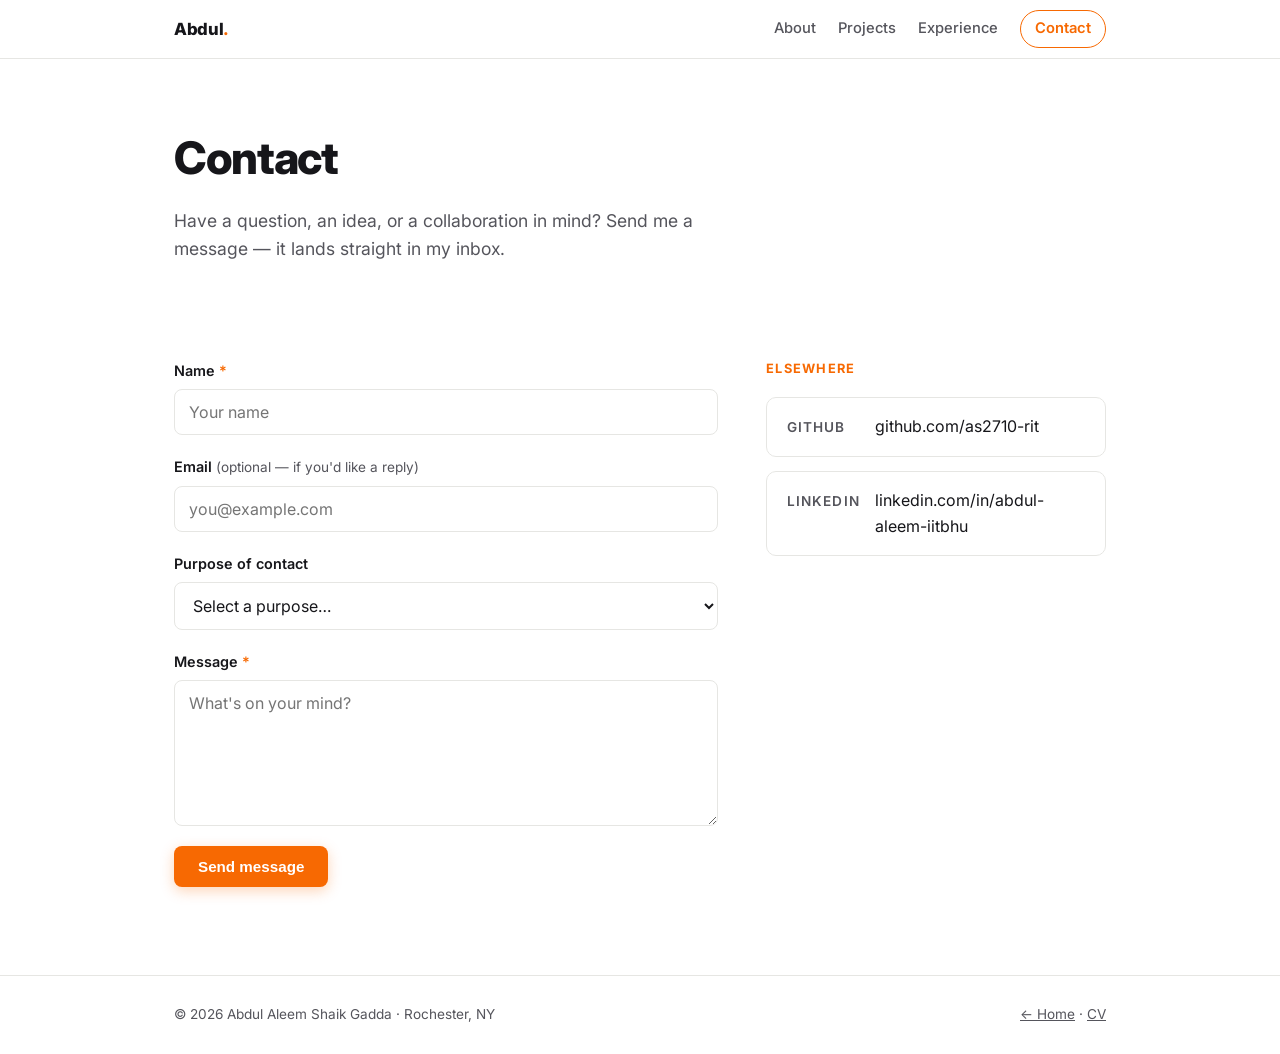
==== contact.html @ 7c1d7f78 "Replace email with contact form (FormSubmit -> Gmail); keep GitHub + LinkedIn links" ====
<!DOCTYPE html>
<html lang="en">
<head>
  <meta charset="UTF-8">
  <meta name="viewport" content="width=device-width, initial-scale=1.0">
  <title>Contact — Abdul Aleem Shaik Gadda</title>
  <meta name="description" content="Get in touch with Abdul Aleem Shaik Gadda.">
  <link rel="icon" href="data:image/svg+xml,<svg xmlns='http://www.w3.org/2000/svg' viewBox='0 0 100 100'><rect width='100' height='100' rx='20' fill='%23f76902'/><text x='50' y='72' font-size='60' text-anchor='middle' fill='white' font-family='sans-serif' font-weight='bold'>A</text></svg>">
  <link rel="stylesheet" href="css/style.css">
  <link rel="preconnect" href="https://fonts.googleapis.com">
  <link href="https://fonts.googleapis.com/css2?family=Inter:wght@400;500;600;700;800&display=swap" rel="stylesheet">
</head>
<body>

  <nav class="nav">
    <div class="container nav-inner">
      <a href="index.html" class="nav-brand">Abdul<span class="accent">.</span></a>
      <div class="nav-links">
        <a href="index.html#about">About</a>
        <a href="projects.html">Projects</a>
        <a href="experience.html">Experience</a>
        <a href="contact.html" class="nav-cta nav-current">Contact</a>
      </div>
    </div>
  </nav>

  <header class="page-header">
    <div class="container">
      <h1 class="page-title">Contact</h1>
      <p class="page-sub">Have a question, an idea, or a collaboration in mind? Send me a message — it lands straight in my inbox.</p>
    </div>
  </header>

  <main>
    <section class="section">
      <div class="container">
        <div class="contact-grid">

          <form class="contact-form reveal" action="https://formsubmit.co/aleem.us.student@gmail.com" method="POST">
            <input type="hidden" name="_subject" value="New message from your portfolio">
            <input type="hidden" name="_template" value="table">
            <input type="hidden" name="_captcha" value="false">
            <input type="text" name="_honey" class="hp-field" tabindex="-1" autocomplete="off">
            <input type="hidden" name="_next" value="https://as2710-rit.github.io/contact.html?sent=1">

            <div class="form-group">
              <label for="name">Name <span class="req">*</span></label>
              <input type="text" id="name" name="name" placeholder="Your name" required autocomplete="name">
            </div>

            <div class="form-group">
              <label for="email">Email <span class="opt">(optional — if you'd like a reply)</span></label>
              <input type="email" id="email" name="email" placeholder="you@example.com" autocomplete="email">
            </div>

            <div class="form-group">
              <label for="purpose">Purpose of contact</label>
              <select id="purpose" name="purpose">
                <option value="" disabled selected>Select a purpose…</option>
                <option>Research collaboration</option>
                <option>Graduate study / PhD</option>
                <option>Speaking / press</option>
                <option>General question</option>
                <option>Other</option>
              </select>
            </div>

            <div class="form-group">
              <label for="message">Message <span class="req">*</span></label>
              <textarea id="message" name="message" rows="6" placeholder="What's on your mind?" required></textarea>
            </div>

            <button type="submit" class="btn btn-primary">Send message</button>
            <p class="form-note" id="form-success" hidden>Thanks — your message is on its way. I'll get back to you if a reply is needed.</p>
          </form>

          <aside class="contact-aside reveal">
            <h3 class="subsection-title">Elsewhere</h3>
            <div class="contact-links">
              <a class="contact-link" href="https://github.com/as2710-rit">
                <span class="contact-label">GitHub</span> github.com/as2710-rit</a>
              <a class="contact-link" href="https://www.linkedin.com/in/abdul-aleem-iitbhu">
                <span class="contact-label">LinkedIn</span> linkedin.com/in/abdul-aleem-iitbhu</a>
            </div>
          </aside>

        </div>
      </div>
    </section>
  </main>

  <footer class="footer">
    <div class="container footer-inner">
      <span>© <span id="year"></span> Abdul Aleem Shaik Gadda · Rochester, NY</span>
      <span><a href="index.html">← Home</a> · <a href="assets/resume.pdf">CV</a></span>
    </div>
  </footer>

  <script src="js/main.js"></script>
</body>
</html>
---- css/style.css ----
/* ---------- Design tokens ---------- */
:root {
  --bg: #ffffff;
  --bg-alt: #f7f7f5;
  --text: #16161a;
  --text-soft: #55555c;
  --accent: #f76902;
  --accent-soft: #fdeee0;
  --border: #e6e6e3;
  --radius: 10px;
  --font: 'Inter', system-ui, -apple-system, sans-serif;
}

* { margin: 0; padding: 0; box-sizing: border-box; }

html { scroll-behavior: smooth; }

body {
  font-family: var(--font);
  color: var(--text);
  background: var(--bg);
  line-height: 1.6;
  -webkit-font-smoothing: antialiased;
}

.container { max-width: 980px; margin: 0 auto; padding: 0 24px; }
.muted { color: var(--text-soft); font-size: 0.9rem; margin-top: 12px; }
.accent { color: var(--accent); }

/* ---------- Scroll reveal ---------- */
.reveal {
  opacity: 0;
  transform: translateY(16px);
  transition: opacity .55s ease, transform .55s ease;
}
.reveal.is-visible { opacity: 1; transform: none; }
@media (prefers-reduced-motion: reduce) {
  .reveal { opacity: 1; transform: none; transition: none; }
}

/* ---------- Nav ---------- */
.nav {
  position: sticky; top: 0; z-index: 50;
  background: rgba(255,255,255,.9);
  backdrop-filter: blur(10px);
  border-bottom: 1px solid var(--border);
}
.nav-inner {
  display: flex; align-items: center; justify-content: space-between;
  height: 58px;
}
.nav-brand { font-weight: 800; font-size: 1.05rem; color: var(--text);
  text-decoration: none; letter-spacing: -0.02em; }
.nav-links { display: flex; gap: 22px; align-items: center; }
.nav-links a {
  color: var(--text-soft); text-decoration: none;
  font-size: 0.92rem; font-weight: 500;
}
.nav-links a:hover { color: var(--text); }
.nav-links a.nav-current { color: var(--accent); font-weight: 600; }
.nav-cta {
  color: var(--accent) !important;
  border: 1px solid var(--accent);
  padding: 6px 14px; border-radius: 999px;
}
.nav-cta:hover { background: var(--accent); color: #fff !important; }

/* ---------- Hero ---------- */
.hero { padding: 96px 0 80px; }
.hero-inner { display:flex; align-items:center; gap:56px; flex-wrap:wrap; }
.hero-text { flex: 1 1 460px; min-width: 0; }
.hero-avatar {
  width: 180px; height: 180px; border-radius: 50%;
  object-fit: cover; object-position: center;
  box-shadow: 0 12px 32px rgba(15,23,42,.12), 0 0 0 6px #fff, 0 0 0 7px var(--border);
  flex-shrink: 0;
}
.hero-avatar-wrap {
  position: relative;
  width: 180px; height: 180px;
  flex-shrink: 0;
  margin: 14px;
}
.affil-bubble {
  position: absolute;
  width: 46px; height: 46px;
  background: #fff;
  border: 1px solid var(--border);
  border-radius: 50%;
  display: flex; align-items: center; justify-content: center;
  box-shadow: 0 4px 14px rgba(15,23,42,.14);
  padding: 9px;
  z-index: 2;
  transition: transform .2s ease;
}
.affil-bubble:hover { transform: scale(1.1); }
.affil-bubble img { width: 100%; height: 100%; object-fit: contain; display: block; }
.affil-bubble:nth-of-type(1) { top: -14px; right: -14px; }
.affil-bubble:nth-of-type(2) { top: -14px; left: -14px; }
.affil-bubble:nth-of-type(3) { bottom: -14px; left: 50%; margin-left: -23px; }
.hero-kicker {
  color: var(--accent); font-weight: 600; font-size: 0.85rem;
  text-transform: uppercase; letter-spacing: 0.12em; margin-bottom: 18px;
}
.hero-title {
  font-size: clamp(2rem, 5vw, 3.1rem);
  line-height: 1.15; letter-spacing: -0.03em;
  font-weight: 800; margin-bottom: 22px;
}
.hero-sub {
  color: var(--text-soft); font-size: 1.15rem;
  max-width: 560px; margin-bottom: 26px;
}
.hero-wave {
  max-width: 560px;
  margin-bottom: 30px;
  overflow: hidden;
}
.hero-wave svg { display: block; width: 100%; height: 46px; }
.eeg-base {
  fill: none; stroke: var(--border); stroke-width: 2;
  stroke-linejoin: round; stroke-linecap: round;
}
.eeg-pulse {
  fill: none; stroke: var(--accent); stroke-width: 2.5;
  stroke-linejoin: round; stroke-linecap: round;
  stroke-dasharray: 60 640;
  animation: eeg-flow 3.2s linear infinite;
}
@keyframes eeg-flow {
  from { stroke-dashoffset: 700; }
  to   { stroke-dashoffset: 0; }
}
.hero-actions { display: flex; gap: 14px; flex-wrap: wrap; }

/* ---------- Buttons ---------- */
.btn {
  display: inline-block; text-decoration: none;
  font-weight: 600; font-size: 0.95rem;
  padding: 12px 24px; border-radius: 8px;
  transition: transform .15s ease, box-shadow .15s ease;
}
.btn:active { transform: translateY(1px); }
.btn-primary { background: var(--accent); color: #fff;
  box-shadow: 0 4px 14px rgba(247,105,2,.28); }
.btn-primary:hover { box-shadow: 0 6px 20px rgba(247,105,2,.4); }
.btn-ghost { border: 1px solid var(--border); color: var(--text); }
.btn-ghost:hover { border-color: var(--accent); color: var(--accent); }

/* ---------- Sections ---------- */
.section { padding: 88px 0; }
.section-alt { background: var(--bg-alt); }
.section-title {
  font-size: 1.7rem; font-weight: 700;
  letter-spacing: -0.02em; margin-bottom: 8px;
}
.section-lead { color: var(--text-soft); margin-bottom: 32px; }
.section-head { display: flex; align-items: flex-end; justify-content: space-between; gap: 24px; }
.section-more { margin-top: 28px; }
.subsection-title {
  font-size: 0.8rem; font-weight: 700;
  text-transform: uppercase; letter-spacing: 0.1em;
  color: var(--accent); margin: 34px 0 18px;
}
.subsection-title:first-of-type { margin-top: 0; }

/* ---------- Page header (subpages) ---------- */
.page-header { padding: 64px 0 8px; }
.page-title {
  font-size: clamp(2rem, 5vw, 2.8rem);
  font-weight: 800; letter-spacing: -0.03em; margin-bottom: 12px;
}
.page-sub { color: var(--text-soft); font-size: 1.1rem; max-width: 560px; }

/* ---------- About ---------- */
.about-grid {
  display: grid; grid-template-columns: 1.5fr 1fr; gap: 48px;
}
.about-text p { margin-bottom: 16px; color: var(--text-soft); font-size: 1.05rem; }
.about-facts { display: flex; flex-direction: column; gap: 16px; }
.fact {
  display: flex; justify-content: space-between; gap: 16px;
  padding-bottom: 12px; border-bottom: 1px solid var(--border);
}
.fact-label { color: var(--text-soft); font-size: 0.9rem; flex-shrink: 0; }
.fact-value { font-weight: 600; font-size: 0.95rem; text-align: right; }
.about-extras { display: grid; grid-template-columns: 1fr 1fr; gap: 40px; margin-top: 40px; }
.extra-block { min-width: 0; }
.extra-title { font-size: 1rem; font-weight: 700; margin-bottom: 14px; }
.chip-row { display: flex; flex-wrap: wrap; gap: 8px; }
.chip {
  font-size: 0.82rem; font-weight: 500;
  border: 1px solid var(--border); border-radius: 999px;
  padding: 5px 13px; color: var(--text-soft);
  transition: border-color .15s ease, color .15s ease, background .15s ease;
}
.chip:hover { border-color: var(--accent); color: var(--accent); background: var(--accent-soft); }

/* ---------- Carousel (featured projects) ---------- */
.carousel { position: relative; }
.carousel-viewport { overflow: hidden; border-radius: 14px; }
.carousel-track {
  display: flex;
  transition: transform .5s cubic-bezier(.4,0,.2,1);
}
.carousel-slide {
  min-width: 100%;
  padding: 10px 2px 16px;
}
.featured-card {
  display: block;
  background: var(--bg);
  border: 1px solid var(--border);
  border-radius: 14px;
  padding: 36px 40px;
  text-decoration: none;
  color: inherit;
  transition: transform .2s ease, box-shadow .2s ease, border-color .2s ease;
}
.featured-card:hover {
  transform: translateY(-3px);
  border-color: var(--accent);
  box-shadow: 0 16px 40px rgba(0,0,0,.08);
}
.featured-tag {
  display: inline-block; font-size: 0.75rem; font-weight: 600;
  color: var(--accent); background: var(--accent-soft);
  padding: 4px 10px; border-radius: 999px; margin-bottom: 18px;
}
.featured-title { font-size: 1.5rem; font-weight: 700; margin-bottom: 12px; letter-spacing: -0.01em; }
.featured-body { color: var(--text-soft); font-size: 1rem; margin-bottom: 22px; max-width: 640px; }
.featured-cta {
  display: inline-block; margin-top: 24px;
  font-weight: 600; font-size: 0.95rem; color: var(--accent);
}
.carousel-btn {
  position: absolute; top: 50%; transform: translateY(-50%);
  width: 44px; height: 44px; border-radius: 50%;
  border: 1px solid var(--border); background: #fff;
  color: var(--text); font-size: 1.4rem; line-height: 1;
  cursor: pointer; display: flex; align-items: center; justify-content: center;
  box-shadow: 0 4px 14px rgba(15,23,42,.1);
  transition: border-color .15s ease, color .15s ease, box-shadow .15s ease;
}
.carousel-btn:hover { border-color: var(--accent); color: var(--accent); box-shadow: 0 6px 20px rgba(15,23,42,.14); }
.carousel-prev { left: -16px; }
.carousel-next { right: -16px; }
.carousel-dots {
  display: flex; justify-content: center; gap: 8px; margin-top: 22px;
}
.carousel-dot {
  width: 9px; height: 9px; border-radius: 999px;
  border: none; background: var(--border); cursor: pointer;
  padding: 0; transition: background .2s ease, width .2s ease;
}
.carousel-dot.is-active { background: var(--accent); width: 24px; }

/* ---------- Education cards ---------- */
.edu-grid { display: grid; grid-template-columns: 1fr 1fr; gap: 26px; }
.edu-card {
  background: var(--bg);
  border: 1px solid var(--border);
  border-radius: var(--radius);
  padding: 28px;
  transition: transform .2s ease, box-shadow .2s ease;
}
.edu-card:hover { transform: translateY(-3px); box-shadow: 0 12px 30px rgba(0,0,0,.07); }
.edu-badge {
  display: inline-block; font-size: 0.72rem; font-weight: 700;
  text-transform: uppercase; letter-spacing: .06em;
  color: var(--accent); background: var(--accent-soft);
  padding: 3px 10px; border-radius: 999px; margin-bottom: 14px;
}
.edu-badge-muted { color: var(--text-soft); background: var(--bg-alt); }
.edu-title { font-size: 1.15rem; font-weight: 700; margin-bottom: 6px; letter-spacing: -0.01em; }
.edu-school { color: var(--text-soft); font-size: 0.95rem; margin-bottom: 10px; }
.edu-date { font-size: 0.85rem; color: var(--text-soft); }

/* ---------- Timeline (Experience) ---------- */
.timeline { position: relative; padding-left: 24px; }
.timeline::before {
  content: ""; position: absolute; left: 5px; top: 6px; bottom: 6px;
  width: 2px; background: var(--border);
}
.tl-item { position: relative; padding-bottom: 30px; }
.tl-item:last-child { padding-bottom: 4px; }
.tl-marker {
  position: absolute; left: -24px; top: 6px;
  width: 12px; height: 12px; border-radius: 50%;
  background: #fff; border: 3px solid var(--accent);
}
.tl-date {
  font-size: 0.8rem; font-weight: 600; color: var(--accent);
  text-transform: uppercase; letter-spacing: 0.05em; margin-bottom: 4px;
}
.tl-title { font-size: 1.08rem; font-weight: 700; letter-spacing: -0.01em; }
.tl-sub { color: var(--text-soft); font-size: 0.92rem; margin-bottom: 6px; }
.tl-desc { color: var(--text-soft); font-size: 0.95rem; max-width: 640px; }

/* ---------- Projects ---------- */
.card-grid { display: grid; grid-template-columns: 1fr 1fr; gap: 26px; }
.card {
  background: var(--bg);
  border: 1px solid var(--border);
  border-radius: var(--radius);
  padding: 28px;
  transition: transform .2s ease, box-shadow .2s ease;
}
.card:hover {
  transform: translateY(-3px);
  box-shadow: 0 12px 30px rgba(0,0,0,.07);
}
.card-link {
  display: block; text-decoration: none; color: inherit;
  cursor: pointer;
}
.card-tag {
  display: inline-block; font-size: 0.75rem; font-weight: 600;
  color: var(--accent); background: var(--accent-soft);
  padding: 4px 10px; border-radius: 999px; margin-bottom: 16px;
}
.card-title { font-size: 1.2rem; font-weight: 700; margin-bottom: 12px;
  letter-spacing: -0.01em; }
.card-body { color: var(--text-soft); font-size: 0.95rem; margin-bottom: 20px; }
.card-tech { display: flex; flex-wrap: wrap; gap: 8px; }
.card-tech span {
  font-size: 0.78rem; font-weight: 500;
  border: 1px solid var(--border); border-radius: 6px;
  padding: 3px 9px; color: var(--text-soft);
}

/* ---------- Publications ---------- */
.pub-list { margin: 0 0 8px; padding-left: 22px; }
.pub-list li {
  color: var(--text-soft); font-size: 0.95rem;
  margin-bottom: 16px; line-height: 1.55;
}
.pub-list li strong { color: var(--text); }
.honor-grid { display: grid; grid-template-columns: 1fr 1fr; gap: 14px; margin-top: 4px; }
.honor {
  display: flex; flex-direction: column; gap: 4px;
  background: var(--bg); border: 1px solid var(--border);
  border-radius: var(--radius); padding: 18px 20px;
}
.honor strong { color: var(--accent); font-size: 0.95rem; }
.honor span { color: var(--text-soft); font-size: 0.88rem; }

/* ---------- Resume ---------- */
.resume-inner { max-width: 560px; }
.resume-inner p { color: var(--text-soft); margin-bottom: 22px; }

/* ---------- Contact ---------- */
#contact p { color: var(--text-soft); margin-bottom: 26px; }
.contact-links { display: flex; flex-direction: column; gap: 14px; max-width: 480px; }
.contact-link {
  display: flex; align-items: baseline; gap: 18px;
  color: var(--text); text-decoration: none;
  padding: 16px 20px; border: 1px solid var(--border);
  border-radius: var(--radius);
  transition: border-color .15s ease;
}
.contact-link:hover { border-color: var(--accent); }
.contact-label {
  color: var(--text-soft); font-size: 0.85rem; width: 70px;
  text-transform: uppercase; letter-spacing: .08em; font-weight: 600;
}

/* ---------- Inline link ---------- */
.inline-link { color: var(--accent); font-weight: 600; text-decoration: none; }
.inline-link:hover { text-decoration: underline; }

/* ---------- Contact form ---------- */
.contact-grid { display: grid; grid-template-columns: 1.6fr 1fr; gap: 48px; align-items: start; }
.contact-form { display: flex; flex-direction: column; gap: 20px; }
.form-group { display: flex; flex-direction: column; gap: 7px; }
.form-group label { font-size: 0.9rem; font-weight: 600; }
.req { color: var(--accent); }
.opt { color: var(--text-soft); font-weight: 400; font-size: 0.85rem; }
.form-group input,
.form-group select,
.form-group textarea {
  font-family: inherit; font-size: 1rem; color: var(--text);
  padding: 12px 14px; border: 1px solid var(--border);
  border-radius: 8px; background: #fff; width: 100%;
  transition: border-color .15s ease, box-shadow .15s ease;
}
.form-group input:focus,
.form-group select:focus,
.form-group textarea:focus {
  outline: none; border-color: var(--accent);
  box-shadow: 0 0 0 3px var(--accent-soft);
}
.form-group textarea { resize: vertical; min-height: 140px; }
.contact-form .btn { align-self: flex-start; border: none; cursor: pointer; }
.hp-field { position: absolute; left: -5000px; }
.form-note {
  background: var(--accent-soft); color: var(--accent);
  border: 1px solid var(--accent); border-radius: 8px;
  padding: 12px 16px; font-weight: 500;
}
.contact-aside { position: sticky; top: 78px; }

/* ---------- Footer ---------- */
.footer { border-top: 1px solid var(--border); padding: 28px 0; }
.footer-inner {
  display: flex; justify-content: space-between; flex-wrap: wrap; gap: 8px;
  color: var(--text-soft); font-size: 0.85rem;
}
.footer a { color: var(--text-soft); }

/* ---------- Responsive ---------- */
@media (max-width: 760px) {
  .about-grid, .card-grid, .about-extras, .honor-grid, .edu-grid, .contact-grid { grid-template-columns: 1fr; }
  .contact-aside { position: static; }
  .nav-links { gap: 14px; flex-wrap: wrap; }
  .hero { padding: 70px 0 60px; }
  .section { padding: 60px 0; }
  .fact-value { text-align: left; }
  .featured-card { padding: 28px 24px; }
  .carousel-prev { left: -4px; }
  .carousel-next { right: -4px; }
}
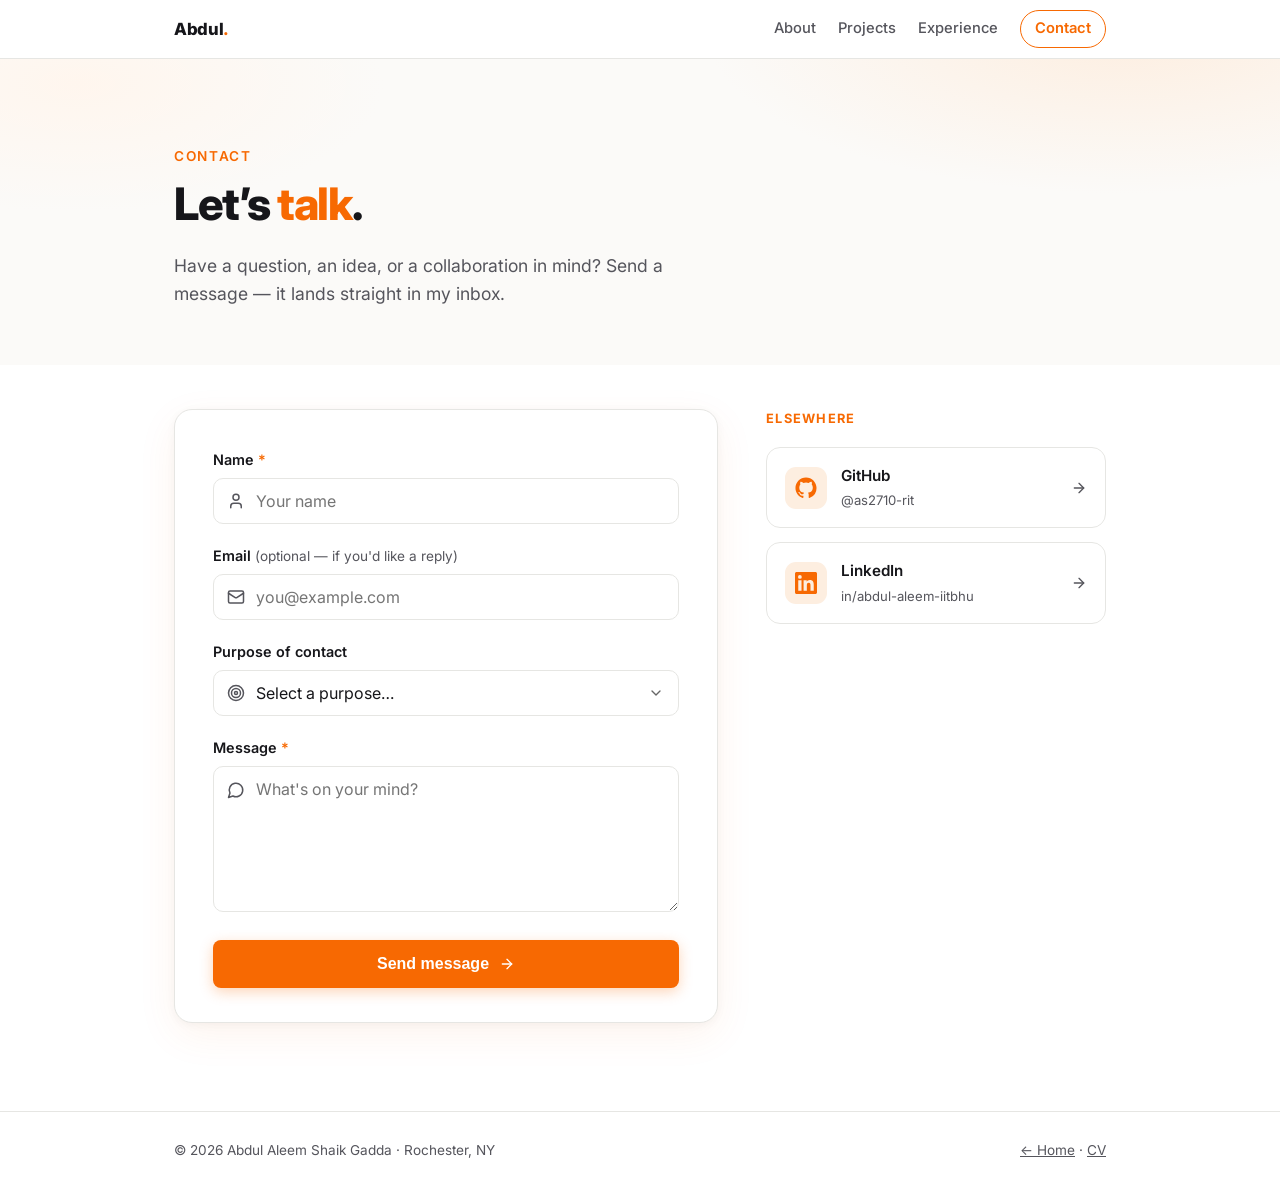
==== commit 258da7f8: "Beautify contact page: field icons, card layout, warm header, social cards" ====
--- a/contact.html
+++ b/contact.html
@@ -24,15 +24,16 @@
     </div>
   </nav>
 
-  <header class="page-header">
+  <header class="contact-header">
     <div class="container">
-      <h1 class="page-title">Contact</h1>
-      <p class="page-sub">Have a question, an idea, or a collaboration in mind? Send me a message — it lands straight in my inbox.</p>
+      <span class="hero-kicker">Contact</span>
+      <h1 class="page-title">Let&rsquo;s <span class="accent">talk</span>.</h1>
+      <p class="page-sub">Have a question, an idea, or a collaboration in mind? Send a message — it lands straight in my inbox.</p>
     </div>
   </header>
 
   <main>
-    <section class="section">
+    <section class="section contact-section">
       <div class="container">
         <div class="contact-grid">
 
@@ -45,42 +46,74 @@
 
             <div class="form-group">
               <label for="name">Name <span class="req">*</span></label>
-              <input type="text" id="name" name="name" placeholder="Your name" required autocomplete="name">
+              <div class="field">
+                <svg class="field-icon" xmlns="http://www.w3.org/2000/svg" viewBox="0 0 24 24" fill="none" stroke="currentColor" stroke-width="2" stroke-linecap="round" stroke-linejoin="round"><path d="M19 21v-2a4 4 0 0 0-4-4H9a4 4 0 0 0-4 4v2"/><circle cx="12" cy="7" r="4"/></svg>
+                <input type="text" id="name" name="name" placeholder="Your name" required autocomplete="name">
+              </div>
             </div>
 
             <div class="form-group">
               <label for="email">Email <span class="opt">(optional — if you'd like a reply)</span></label>
-              <input type="email" id="email" name="email" placeholder="you@example.com" autocomplete="email">
+              <div class="field">
+                <svg class="field-icon" xmlns="http://www.w3.org/2000/svg" viewBox="0 0 24 24" fill="none" stroke="currentColor" stroke-width="2" stroke-linecap="round" stroke-linejoin="round"><rect width="20" height="16" x="2" y="4" rx="2"/><path d="m22 7-8.97 5.7a1.94 1.94 0 0 1-2.06 0L2 7"/></svg>
+                <input type="email" id="email" name="email" placeholder="you@example.com" autocomplete="email">
+              </div>
             </div>
 
             <div class="form-group">
               <label for="purpose">Purpose of contact</label>
-              <select id="purpose" name="purpose">
-                <option value="" disabled selected>Select a purpose…</option>
-                <option>Research collaboration</option>
-                <option>Graduate study / PhD</option>
-                <option>Speaking / press</option>
-                <option>General question</option>
-                <option>Other</option>
-              </select>
+              <div class="field">
+                <svg class="field-icon" xmlns="http://www.w3.org/2000/svg" viewBox="0 0 24 24" fill="none" stroke="currentColor" stroke-width="2" stroke-linecap="round" stroke-linejoin="round"><circle cx="12" cy="12" r="10"/><circle cx="12" cy="12" r="6"/><circle cx="12" cy="12" r="2"/></svg>
+                <select id="purpose" name="purpose">
+                  <option value="" disabled selected>Select a purpose…</option>
+                  <option>Research collaboration</option>
+                  <option>Graduate study / PhD</option>
+                  <option>Speaking / press</option>
+                  <option>General question</option>
+                  <option>Other</option>
+                </select>
+              </div>
             </div>
 
             <div class="form-group">
               <label for="message">Message <span class="req">*</span></label>
-              <textarea id="message" name="message" rows="6" placeholder="What's on your mind?" required></textarea>
+              <div class="field">
+                <svg class="field-icon field-icon-top" xmlns="http://www.w3.org/2000/svg" viewBox="0 0 24 24" fill="none" stroke="currentColor" stroke-width="2" stroke-linecap="round" stroke-linejoin="round"><path d="M7.9 20A9 9 0 1 0 4 16.1L2 22Z"/></svg>
+                <textarea id="message" name="message" rows="6" placeholder="What's on your mind?" required></textarea>
+              </div>
             </div>
 
-            <button type="submit" class="btn btn-primary">Send message</button>
+            <button type="submit" class="btn btn-primary btn-block">
+              <span>Send message</span>
+              <svg class="btn-arrow" xmlns="http://www.w3.org/2000/svg" viewBox="0 0 24 24" fill="none" stroke="currentColor" stroke-width="2" stroke-linecap="round" stroke-linejoin="round"><path d="M5 12h14"/><path d="m12 5 7 7-7 7"/></svg>
+            </button>
             <p class="form-note" id="form-success" hidden>Thanks — your message is on its way. I'll get back to you if a reply is needed.</p>
           </form>
 
           <aside class="contact-aside reveal">
             <h3 class="subsection-title">Elsewhere</h3>
-            <div class="contact-links">
-              <a class="contact-link" href="https://github.com/as2710-rit">
-                <span class="contact-label">GitHub</span> github.com/as2710-rit</a>
-              <a class="contact-link" href="https://www.linkedin.com/in/abdul-aleem-iitbhu">
-                <span class="contact-label">LinkedIn</span> linkedin.com/in/abdul-aleem-iitbhu</a>
+            <div class="social-cards">
+              <a class="social-card" href="https://github.com/as2710-rit" target="_blank" rel="noopener">
+                <span class="social-icon">
+                  <svg xmlns="http://www.w3.org/2000/svg" viewBox="0 0 24 24" fill="currentColor"><path d="M12 .5C5.65.5.5 5.65.5 12c0 5.08 3.29 9.39 7.86 10.91.58.11.79-.25.79-.56v-1.96c-3.2.7-3.87-1.54-3.87-1.54-.52-1.33-1.28-1.68-1.28-1.68-1.04-.71.08-.7.08-.7 1.15.08 1.76 1.18 1.76 1.18 1.03 1.76 2.69 1.25 3.35.96.1-.75.4-1.25.72-1.54-2.55-.29-5.23-1.28-5.23-5.68 0-1.26.45-2.29 1.18-3.09-.12-.29-.51-1.46.11-3.05 0 0 .97-.31 3.18 1.18a11.1 11.1 0 0 1 5.79 0c2.2-1.49 3.17-1.18 3.17-1.18.63 1.59.24 2.76.12 3.05.74.8 1.18 1.83 1.18 3.09 0 4.41-2.69 5.38-5.25 5.66.41.36.78 1.06.78 2.14v3.17c0 .31.21.68.8.56A11.51 11.51 0 0 0 23.5 12C23.5 5.65 18.35.5 12 .5z"/></svg>
+                </span>
+                <span class="social-meta">
+                  <span class="social-name">GitHub</span>
+                  <span class="social-handle">@as2710-rit</span>
+                </span>
+                <svg class="social-arrow" xmlns="http://www.w3.org/2000/svg" viewBox="0 0 24 24" fill="none" stroke="currentColor" stroke-width="2" stroke-linecap="round" stroke-linejoin="round"><path d="M5 12h14"/><path d="m12 5 7 7-7 7"/></svg>
+              </a>
+
+              <a class="social-card" href="https://www.linkedin.com/in/abdul-aleem-iitbhu" target="_blank" rel="noopener">
+                <span class="social-icon">
+                  <svg xmlns="http://www.w3.org/2000/svg" viewBox="0 0 24 24" fill="currentColor"><path d="M20.45 20.45h-3.55v-5.57c0-1.33-.03-3.04-1.85-3.04-1.85 0-2.14 1.45-2.14 2.94v5.67H9.36V9h3.41v1.56h.05c.47-.9 1.63-1.85 3.36-1.85 3.6 0 4.27 2.37 4.27 5.45v6.29zM5.34 7.43a2.06 2.06 0 1 1 0-4.12 2.06 2.06 0 0 1 0 4.12zM7.12 20.45H3.56V9h3.56v11.45zM22.22 0H1.77C.79 0 0 .77 0 1.72v20.56C0 23.23.79 24 1.77 24h20.45c.98 0 1.78-.77 1.78-1.72V1.72C24 .77 23.2 0 22.22 0z"/></svg>
+                </span>
+                <span class="social-meta">
+                  <span class="social-name">LinkedIn</span>
+                  <span class="social-handle">in/abdul-aleem-iitbhu</span>
+                </span>
+                <svg class="social-arrow" xmlns="http://www.w3.org/2000/svg" viewBox="0 0 24 24" fill="none" stroke="currentColor" stroke-width="2" stroke-linecap="round" stroke-linejoin="round"><path d="M5 12h14"/><path d="m12 5 7 7-7 7"/></svg>
+              </a>
             </div>
           </aside>
 
--- a/css/style.css
+++ b/css/style.css
@@ -369,20 +369,52 @@
 .inline-link { color: var(--accent); font-weight: 600; text-decoration: none; }
 .inline-link:hover { text-decoration: underline; }
 
+/* ---------- Contact header ---------- */
+.contact-header {
+  position: relative; overflow: hidden;
+  padding: 84px 0 56px;
+  background:
+    radial-gradient(ellipse 55% 90% at 88% -10%, var(--accent-soft), transparent 60%),
+    radial-gradient(ellipse 40% 70% at 6% 8%, #fff6ee, transparent 60%),
+    #fbfaf8;
+}
+.contact-header .page-sub { max-width: 540px; }
+.contact-section { padding-top: 44px; }
+
 /* ---------- Contact form ---------- */
 .contact-grid { display: grid; grid-template-columns: 1.6fr 1fr; gap: 48px; align-items: start; }
-.contact-form { display: flex; flex-direction: column; gap: 20px; }
+.contact-form {
+  display: flex; flex-direction: column; gap: 20px;
+  background: #fff; border: 1px solid var(--border);
+  border-radius: 18px; padding: 38px 38px 34px;
+  box-shadow: 0 12px 40px rgba(246,105,2,.07), 0 2px 10px rgba(0,0,0,.04);
+}
 .form-group { display: flex; flex-direction: column; gap: 7px; }
 .form-group label { font-size: 0.9rem; font-weight: 600; }
 .req { color: var(--accent); }
 .opt { color: var(--text-soft); font-weight: 400; font-size: 0.85rem; }
+
+.field { position: relative; }
+.field-icon {
+  position: absolute; left: 14px; top: 50%; transform: translateY(-50%);
+  width: 18px; height: 18px; color: var(--text-soft);
+  pointer-events: none; transition: color .15s ease;
+}
+.field-icon-top { top: 15px; transform: none; }
+.field:focus-within .field-icon { color: var(--accent); }
+
 .form-group input,
 .form-group select,
 .form-group textarea {
   font-family: inherit; font-size: 1rem; color: var(--text);
-  padding: 12px 14px; border: 1px solid var(--border);
-  border-radius: 8px; background: #fff; width: 100%;
+  padding: 12px 14px 12px 42px; border: 1px solid var(--border);
+  border-radius: 10px; background: #fff; width: 100%;
   transition: border-color .15s ease, box-shadow .15s ease;
+}
+.form-group select {
+  padding-right: 40px; appearance: none; cursor: pointer;
+  background-image: url("data:image/svg+xml,%3Csvg xmlns='http://www.w3.org/2000/svg' width='16' height='16' viewBox='0 0 24 24' fill='none' stroke='%23666' stroke-width='2' stroke-linecap='round' stroke-linejoin='round'%3E%3Cpath d='m6 9 6 6 6-6'/%3E%3C/svg%3E");
+  background-repeat: no-repeat; background-position: right 14px center;
 }
 .form-group input:focus,
 .form-group select:focus,
@@ -391,14 +423,44 @@
   box-shadow: 0 0 0 3px var(--accent-soft);
 }
 .form-group textarea { resize: vertical; min-height: 140px; }
-.contact-form .btn { align-self: flex-start; border: none; cursor: pointer; }
 .hp-field { position: absolute; left: -5000px; }
+
+.btn-block {
+  width: 100%; display: flex; align-items: center; justify-content: center;
+  gap: 10px; border: none; cursor: pointer;
+  font-size: 1rem; padding: 15px 22px;
+}
+.btn-block:hover { transform: translateY(-2px); box-shadow: 0 9px 22px rgba(246,105,2,.3); }
+.btn-arrow { width: 16px; height: 16px; transition: transform .15s ease; }
+.btn-block:hover .btn-arrow { transform: translateX(4px); }
+
 .form-note {
   background: var(--accent-soft); color: var(--accent);
-  border: 1px solid var(--accent); border-radius: 8px;
-  padding: 12px 16px; font-weight: 500;
-}
+  border: 1px solid var(--accent); border-radius: 10px;
+  padding: 14px 16px; font-weight: 500;
+}
+
+/* ---------- Contact aside ---------- */
 .contact-aside { position: sticky; top: 78px; }
+.social-cards { display: flex; flex-direction: column; gap: 14px; margin-top: 18px; }
+.social-card {
+  display: flex; align-items: center; gap: 14px;
+  padding: 16px 18px; border: 1px solid var(--border);
+  border-radius: 14px; background: #fff; text-decoration: none; color: var(--text);
+  transition: transform .15s ease, box-shadow .15s ease, border-color .15s ease;
+}
+.social-card:hover { transform: translateY(-2px); border-color: var(--accent); box-shadow: 0 8px 22px rgba(0,0,0,.06); }
+.social-icon {
+  width: 42px; height: 42px; flex: 0 0 42px;
+  display: flex; align-items: center; justify-content: center;
+  border-radius: 11px; background: var(--accent-soft); color: var(--accent);
+}
+.social-icon svg { width: 22px; height: 22px; }
+.social-meta { display: flex; flex-direction: column; gap: 2px; flex: 1; min-width: 0; }
+.social-name { font-weight: 600; font-size: 0.95rem; }
+.social-handle { color: var(--text-soft); font-size: 0.82rem; }
+.social-arrow { width: 16px; height: 16px; color: var(--text-soft); flex: 0 0 16px; transition: transform .15s ease, color .15s ease; }
+.social-card:hover .social-arrow { transform: translateX(3px); color: var(--accent); }
 
 /* ---------- Footer ---------- */
 .footer { border-top: 1px solid var(--border); padding: 28px 0; }
@@ -412,6 +474,8 @@
 @media (max-width: 760px) {
   .about-grid, .card-grid, .about-extras, .honor-grid, .edu-grid, .contact-grid { grid-template-columns: 1fr; }
   .contact-aside { position: static; }
+  .contact-form { padding: 26px 22px; }
+  .contact-header { padding: 60px 0 40px; }
   .nav-links { gap: 14px; flex-wrap: wrap; }
   .hero { padding: 70px 0 60px; }
   .section { padding: 60px 0; }
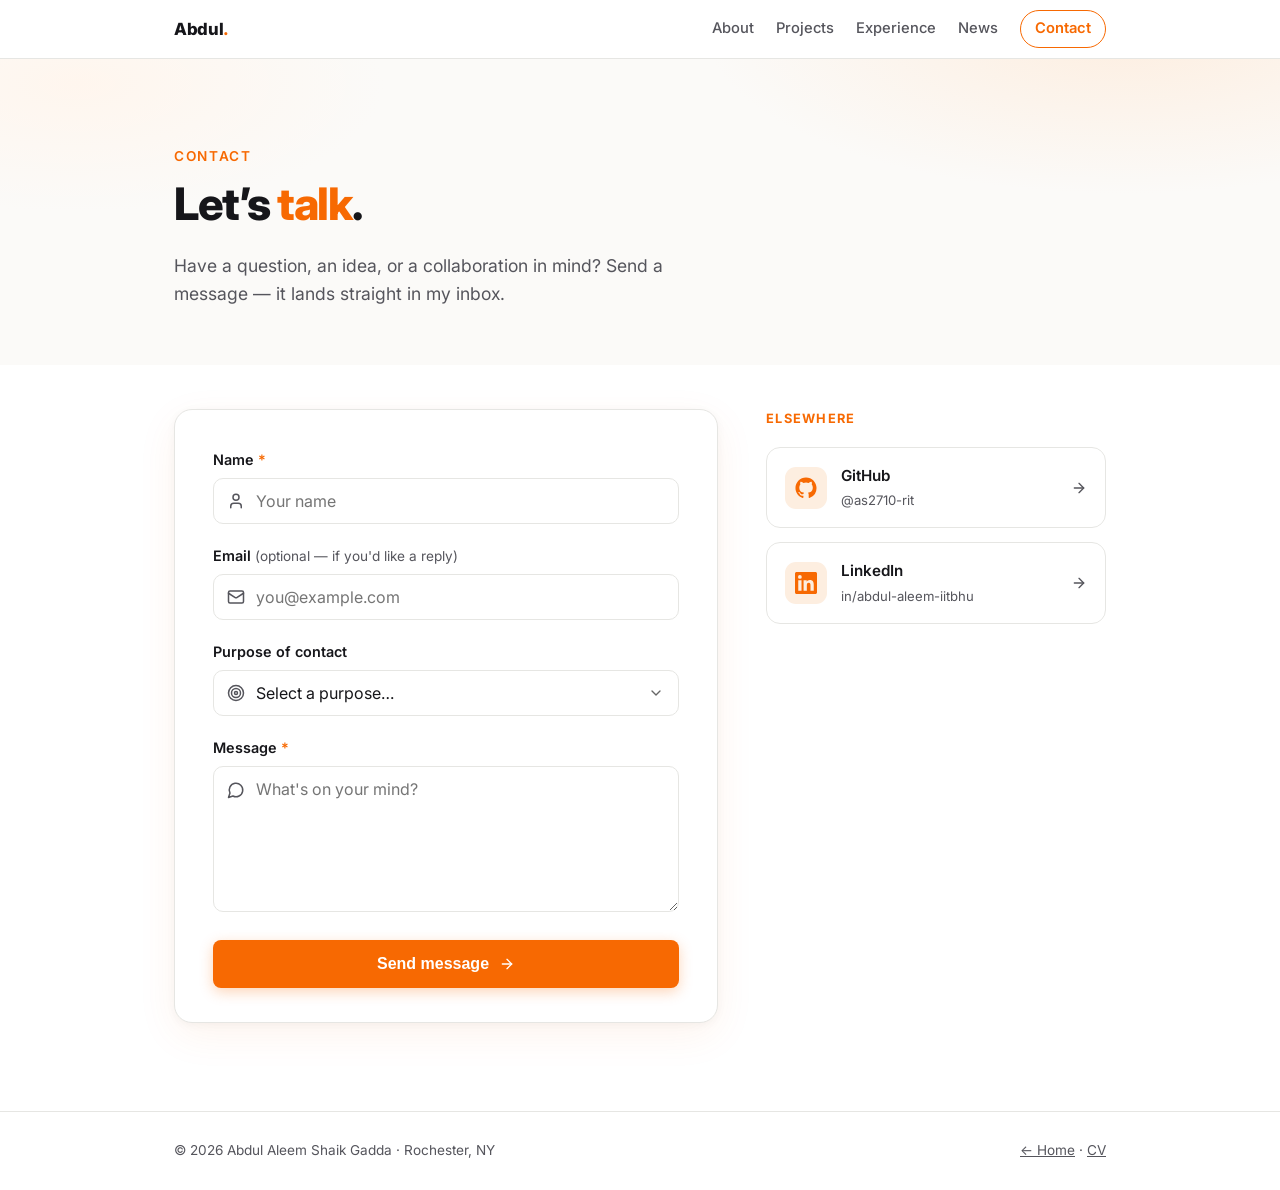
==== commit 3e0bca23: "Add Apple-styled News page (IEEE JCM 2026 poster)" ====
--- a/contact.html
+++ b/contact.html
@@ -19,6 +19,7 @@
         <a href="index.html#about">About</a>
         <a href="projects.html">Projects</a>
         <a href="experience.html">Experience</a>
+        <a href="news.html">News</a>
         <a href="contact.html" class="nav-cta nav-current">Contact</a>
       </div>
     </div>
--- a/css/style.css
+++ b/css/style.css
@@ -442,7 +442,7 @@
 
 /* ---------- Contact aside ---------- */
 .contact-aside { position: sticky; top: 78px; }
-.social-cards { display: flex; flex-direction: column; gap: 14px; margin-top: 18px; }
+.social-cards { display: flex; flex-direction: column; gap: 14px; margin-top: 18px; max-width: 440px; }
 .social-card {
   display: flex; align-items: center; gap: 14px;
   padding: 16px 18px; border: 1px solid var(--border);
@@ -476,7 +476,13 @@
   .contact-aside { position: static; }
   .contact-form { padding: 26px 22px; }
   .contact-header { padding: 60px 0 40px; }
-  .nav-links { gap: 14px; flex-wrap: wrap; }
+  .nav-inner {
+    height: auto; padding: 12px 0;
+    flex-direction: column; align-items: flex-start; gap: 10px;
+  }
+  .nav-links { width: 100%; justify-content: space-between; gap: 8px; flex-wrap: nowrap; }
+  .nav-links a { font-size: 0.85rem; }
+  .nav-cta { padding: 5px 12px; white-space: nowrap; }
   .hero { padding: 70px 0 60px; }
   .section { padding: 60px 0; }
   .fact-value { text-align: left; }
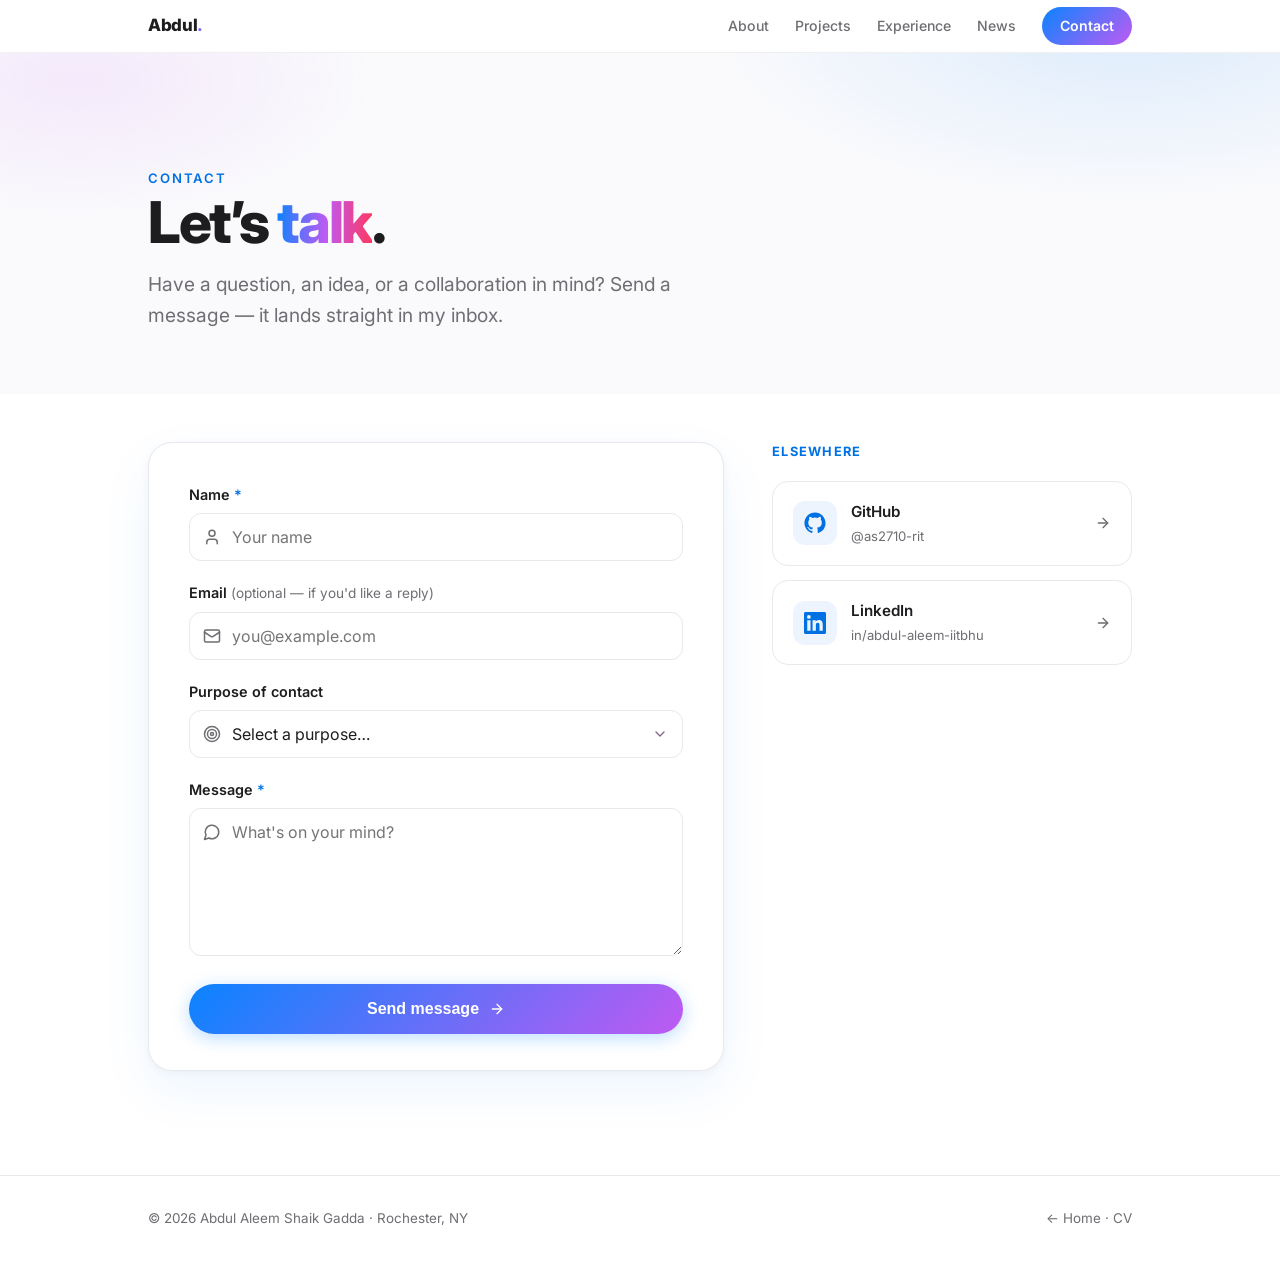
==== commit 3f4f44cc: "Redesign site in Apple style with blue-to-purple gradient accent" ====
--- a/contact.html
+++ b/contact.html
@@ -5,7 +5,7 @@
   <meta name="viewport" content="width=device-width, initial-scale=1.0">
   <title>Contact — Abdul Aleem Shaik Gadda</title>
   <meta name="description" content="Get in touch with Abdul Aleem Shaik Gadda.">
-  <link rel="icon" href="data:image/svg+xml,<svg xmlns='http://www.w3.org/2000/svg' viewBox='0 0 100 100'><rect width='100' height='100' rx='20' fill='%23f76902'/><text x='50' y='72' font-size='60' text-anchor='middle' fill='white' font-family='sans-serif' font-weight='bold'>A</text></svg>">
+  <link rel="icon" href="data:image/svg+xml,<svg xmlns='http://www.w3.org/2000/svg' viewBox='0 0 100 100'><defs><linearGradient id='g' x1='0' y1='0' x2='1' y2='1'><stop offset='0' stop-color='%230a84ff'/><stop offset='1' stop-color='%23bf5af2'/></linearGradient></defs><rect width='100' height='100' rx='20' fill='url(%23g)'/><text x='50' y='72' font-size='60' text-anchor='middle' fill='white' font-family='sans-serif' font-weight='bold'>A</text></svg>">
   <link rel="stylesheet" href="css/style.css">
   <link rel="preconnect" href="https://fonts.googleapis.com">
   <link href="https://fonts.googleapis.com/css2?family=Inter:wght@400;500;600;700;800&display=swap" rel="stylesheet">
@@ -28,7 +28,7 @@
   <header class="contact-header">
     <div class="container">
       <span class="hero-kicker">Contact</span>
-      <h1 class="page-title">Let&rsquo;s <span class="accent">talk</span>.</h1>
+      <h1 class="page-title">Let&rsquo;s <span class="grad-text">talk</span>.</h1>
       <p class="page-sub">Have a question, an idea, or a collaboration in mind? Send a message — it lands straight in my inbox.</p>
     </div>
   </header>
--- a/css/style.css
+++ b/css/style.css
@@ -1,14 +1,24 @@
-/* ---------- Design tokens ---------- */
+/* ============================================================
+   Apple-style design system — Abdul Aleem Shaik Gadda
+   accent: Apple blue → purple gradient
+   ============================================================ */
 :root {
   --bg: #ffffff;
-  --bg-alt: #f7f7f5;
-  --text: #16161a;
-  --text-soft: #55555c;
-  --accent: #f76902;
-  --accent-soft: #fdeee0;
-  --border: #e6e6e3;
-  --radius: 10px;
-  --font: 'Inter', system-ui, -apple-system, sans-serif;
+  --bg-alt: #f5f5f7;
+  --text: #1d1d1f;
+  --text-soft: #6e6e73;
+  --text-faint: #86868b;
+  --accent: #0071e3;                 /* Apple blue */
+  --accent-2: #bf5af2;               /* Apple purple */
+  --accent-soft: #eef4fd;            /* light blue tint */
+  --accent-grad: linear-gradient(135deg, #0a84ff 0%, #bf5af2 100%);
+  --accent-grad-3: linear-gradient(92deg, #0a84ff 0%, #bf5af2 52%, #ff375f 100%);
+  --border: #e8e8ed;
+  --radius: 18px;
+  --radius-sm: 12px;
+  --font: 'Inter', -apple-system, BlinkMacSystemFont, 'SF Pro Text', 'Segoe UI', Roboto, sans-serif;
+  --shadow-sm: 0 2px 12px rgba(0,0,0,.06);
+  --shadow-md: 0 18px 44px rgba(0,0,0,.10);
 }
 
 * { margin: 0; padding: 0; box-sizing: border-box; }
@@ -21,76 +31,90 @@
   background: var(--bg);
   line-height: 1.6;
   -webkit-font-smoothing: antialiased;
-}
-
-.container { max-width: 980px; margin: 0 auto; padding: 0 24px; }
+  -moz-osx-font-smoothing: grayscale;
+  text-rendering: optimizeLegibility;
+}
+
+.container { max-width: 1040px; margin: 0 auto; padding: 0 28px; }
 .muted { color: var(--text-soft); font-size: 0.9rem; margin-top: 12px; }
 .accent { color: var(--accent); }
+
+/* gradient text — Apple's blue → purple → pink */
+.grad-text {
+  background: var(--accent-grad-3);
+  -webkit-background-clip: text;
+  background-clip: text;
+  -webkit-text-fill-color: transparent;
+  color: transparent;
+}
 
 /* ---------- Scroll reveal ---------- */
 .reveal {
   opacity: 0;
-  transform: translateY(16px);
-  transition: opacity .55s ease, transform .55s ease;
+  transform: translateY(18px);
+  transition: opacity .7s cubic-bezier(.2,.6,.2,1), transform .7s cubic-bezier(.2,.6,.2,1);
 }
 .reveal.is-visible { opacity: 1; transform: none; }
 @media (prefers-reduced-motion: reduce) {
   .reveal { opacity: 1; transform: none; transition: none; }
 }
 
-/* ---------- Nav ---------- */
+/* ---------- Nav (frosted) ---------- */
 .nav {
   position: sticky; top: 0; z-index: 50;
-  background: rgba(255,255,255,.9);
-  backdrop-filter: blur(10px);
-  border-bottom: 1px solid var(--border);
+  background: rgba(255,255,255,.72);
+  -webkit-backdrop-filter: saturate(180%) blur(20px);
+  backdrop-filter: saturate(180%) blur(20px);
+  border-bottom: 1px solid rgba(0,0,0,.06);
 }
 .nav-inner {
   display: flex; align-items: center; justify-content: space-between;
-  height: 58px;
-}
-.nav-brand { font-weight: 800; font-size: 1.05rem; color: var(--text);
-  text-decoration: none; letter-spacing: -0.02em; }
-.nav-links { display: flex; gap: 22px; align-items: center; }
+  height: 52px;
+}
+.nav-brand {
+  font-weight: 800; font-size: 1.06rem; color: var(--text);
+  text-decoration: none; letter-spacing: -0.02em;
+}
+.nav-brand .accent {
+  background: var(--accent-grad);
+  -webkit-background-clip: text; background-clip: text;
+  -webkit-text-fill-color: transparent;
+}
+.nav-links { display: flex; gap: 26px; align-items: center; }
 .nav-links a {
   color: var(--text-soft); text-decoration: none;
-  font-size: 0.92rem; font-weight: 500;
+  font-size: 0.88rem; font-weight: 500;
+  transition: color .15s ease;
 }
 .nav-links a:hover { color: var(--text); }
 .nav-links a.nav-current { color: var(--accent); font-weight: 600; }
 .nav-cta {
-  color: var(--accent) !important;
-  border: 1px solid var(--accent);
-  padding: 6px 14px; border-radius: 999px;
-}
-.nav-cta:hover { background: var(--accent); color: #fff !important; }
+  background: var(--accent-grad); color: #fff !important;
+  padding: 8px 18px; border-radius: 980px;
+  font-weight: 600; font-size: 0.88rem;
+  transition: box-shadow .2s ease, transform .2s ease;
+}
+.nav-cta:hover { box-shadow: 0 4px 16px rgba(10,132,255,.35); color: #fff !important; }
 
 /* ---------- Hero ---------- */
-.hero { padding: 96px 0 80px; }
-.hero-inner { display:flex; align-items:center; gap:56px; flex-wrap:wrap; }
-.hero-text { flex: 1 1 460px; min-width: 0; }
+.hero { padding: 128px 0 96px; }
+.hero-inner { display: flex; align-items: center; gap: 64px; flex-wrap: wrap; }
+.hero-text { flex: 1 1 480px; min-width: 0; }
 .hero-avatar {
-  width: 180px; height: 180px; border-radius: 50%;
+  width: 190px; height: 190px; border-radius: 50%;
   object-fit: cover; object-position: center;
-  box-shadow: 0 12px 32px rgba(15,23,42,.12), 0 0 0 6px #fff, 0 0 0 7px var(--border);
+  box-shadow: 0 24px 60px rgba(0,0,0,.16), 0 0 0 8px #fff, 0 0 0 9px var(--border);
   flex-shrink: 0;
 }
 .hero-avatar-wrap {
-  position: relative;
-  width: 180px; height: 180px;
-  flex-shrink: 0;
-  margin: 14px;
+  position: relative; width: 190px; height: 190px;
+  flex-shrink: 0; margin: 14px;
 }
 .affil-bubble {
-  position: absolute;
-  width: 46px; height: 46px;
-  background: #fff;
-  border: 1px solid var(--border);
-  border-radius: 50%;
+  position: absolute; width: 46px; height: 46px;
+  background: #fff; border: 1px solid var(--border); border-radius: 50%;
   display: flex; align-items: center; justify-content: center;
-  box-shadow: 0 4px 14px rgba(15,23,42,.14);
-  padding: 9px;
-  z-index: 2;
+  box-shadow: 0 6px 18px rgba(0,0,0,.14); padding: 9px; z-index: 2;
   transition: transform .2s ease;
 }
 .affil-bubble:hover { transform: scale(1.1); }
@@ -99,23 +123,19 @@
 .affil-bubble:nth-of-type(2) { top: -14px; left: -14px; }
 .affil-bubble:nth-of-type(3) { bottom: -14px; left: 50%; margin-left: -23px; }
 .hero-kicker {
-  color: var(--accent); font-weight: 600; font-size: 0.85rem;
-  text-transform: uppercase; letter-spacing: 0.12em; margin-bottom: 18px;
+  color: var(--accent); font-weight: 600; font-size: 0.82rem;
+  text-transform: uppercase; letter-spacing: 0.14em; margin-bottom: 20px;
 }
 .hero-title {
-  font-size: clamp(2rem, 5vw, 3.1rem);
-  line-height: 1.15; letter-spacing: -0.03em;
-  font-weight: 800; margin-bottom: 22px;
+  font-size: clamp(2.5rem, 6vw, 4rem);
+  line-height: 1.05; letter-spacing: -0.04em;
+  font-weight: 800; margin-bottom: 26px;
 }
 .hero-sub {
-  color: var(--text-soft); font-size: 1.15rem;
-  max-width: 560px; margin-bottom: 26px;
-}
-.hero-wave {
-  max-width: 560px;
-  margin-bottom: 30px;
-  overflow: hidden;
-}
+  color: var(--text-soft); font-size: 1.22rem; line-height: 1.55;
+  max-width: 580px; margin-bottom: 28px; font-weight: 400;
+}
+.hero-wave { max-width: 560px; margin-bottom: 32px; overflow: hidden; }
 .hero-wave svg { display: block; width: 100%; height: 46px; }
 .eeg-base {
   fill: none; stroke: var(--border); stroke-width: 2;
@@ -133,50 +153,56 @@
 }
 .hero-actions { display: flex; gap: 14px; flex-wrap: wrap; }
 
-/* ---------- Buttons ---------- */
+/* ---------- Buttons (Apple pill) ---------- */
 .btn {
   display: inline-block; text-decoration: none;
   font-weight: 600; font-size: 0.95rem;
-  padding: 12px 24px; border-radius: 8px;
-  transition: transform .15s ease, box-shadow .15s ease;
+  padding: 13px 26px; border-radius: 980px;
+  transition: transform .18s ease, box-shadow .18s ease, border-color .18s ease, color .18s ease;
 }
 .btn:active { transform: translateY(1px); }
-.btn-primary { background: var(--accent); color: #fff;
-  box-shadow: 0 4px 14px rgba(247,105,2,.28); }
-.btn-primary:hover { box-shadow: 0 6px 20px rgba(247,105,2,.4); }
-.btn-ghost { border: 1px solid var(--border); color: var(--text); }
+.btn-primary {
+  background: var(--accent-grad); color: #fff;
+  box-shadow: 0 4px 18px rgba(10,132,255,.28);
+}
+.btn-primary:hover { box-shadow: 0 8px 26px rgba(10,132,255,.42); transform: translateY(-1px); }
+.btn-ghost { border: 1px solid #d2d2d7; color: var(--text); }
 .btn-ghost:hover { border-color: var(--accent); color: var(--accent); }
 
 /* ---------- Sections ---------- */
-.section { padding: 88px 0; }
+.section { padding: 104px 0; }
 .section-alt { background: var(--bg-alt); }
+.section-dark {
+  background: #000; color: #f5f5f7; text-align: center; padding: 128px 0;
+}
+.section-dark .section-title { color: #fff; }
+.section-dark .section-lead { color: var(--text-faint); }
 .section-title {
-  font-size: 1.7rem; font-weight: 700;
-  letter-spacing: -0.02em; margin-bottom: 8px;
-}
-.section-lead { color: var(--text-soft); margin-bottom: 32px; }
+  font-size: clamp(1.9rem, 4vw, 2.6rem);
+  font-weight: 700; letter-spacing: -0.03em; line-height: 1.15; margin-bottom: 10px;
+}
+.section-lead { color: var(--text-soft); margin-bottom: 34px; font-size: 1.1rem; }
 .section-head { display: flex; align-items: flex-end; justify-content: space-between; gap: 24px; }
-.section-more { margin-top: 28px; }
+.section-more { margin-top: 30px; }
 .subsection-title {
   font-size: 0.8rem; font-weight: 700;
   text-transform: uppercase; letter-spacing: 0.1em;
-  color: var(--accent); margin: 34px 0 18px;
+  color: var(--accent); margin: 36px 0 18px;
 }
 .subsection-title:first-of-type { margin-top: 0; }
 
 /* ---------- Page header (subpages) ---------- */
-.page-header { padding: 64px 0 8px; }
+.page-header { padding: 96px 0 16px; }
 .page-title {
-  font-size: clamp(2rem, 5vw, 2.8rem);
-  font-weight: 800; letter-spacing: -0.03em; margin-bottom: 12px;
-}
-.page-sub { color: var(--text-soft); font-size: 1.1rem; max-width: 560px; }
+  font-size: clamp(2.4rem, 6vw, 3.6rem);
+  font-weight: 800; letter-spacing: -0.04em; line-height: 1.08; margin-bottom: 16px;
+}
+.page-sub { color: var(--text-soft); font-size: 1.2rem; max-width: 600px; }
 
 /* ---------- About ---------- */
-.about-grid {
-  display: grid; grid-template-columns: 1.5fr 1fr; gap: 48px;
-}
-.about-text p { margin-bottom: 16px; color: var(--text-soft); font-size: 1.05rem; }
+.about-grid { display: grid; grid-template-columns: 1.5fr 1fr; gap: 56px; }
+.about-text p { margin-bottom: 18px; color: var(--text-soft); font-size: 1.08rem; line-height: 1.65; }
+.about-text p strong { color: var(--text); font-weight: 600; }
 .about-facts { display: flex; flex-direction: column; gap: 16px; }
 .fact {
   display: flex; justify-content: space-between; gap: 16px;
@@ -184,100 +210,87 @@
 }
 .fact-label { color: var(--text-soft); font-size: 0.9rem; flex-shrink: 0; }
 .fact-value { font-weight: 600; font-size: 0.95rem; text-align: right; }
-.about-extras { display: grid; grid-template-columns: 1fr 1fr; gap: 40px; margin-top: 40px; }
+.about-extras { display: grid; grid-template-columns: 1fr 1fr; gap: 40px; margin-top: 44px; }
 .extra-block { min-width: 0; }
 .extra-title { font-size: 1rem; font-weight: 700; margin-bottom: 14px; }
 .chip-row { display: flex; flex-wrap: wrap; gap: 8px; }
 .chip {
   font-size: 0.82rem; font-weight: 500;
-  border: 1px solid var(--border); border-radius: 999px;
-  padding: 5px 13px; color: var(--text-soft);
+  border: 1px solid var(--border); border-radius: 980px;
+  padding: 6px 14px; color: var(--text-soft);
   transition: border-color .15s ease, color .15s ease, background .15s ease;
 }
 .chip:hover { border-color: var(--accent); color: var(--accent); background: var(--accent-soft); }
 
 /* ---------- Carousel (featured projects) ---------- */
 .carousel { position: relative; }
-.carousel-viewport { overflow: hidden; border-radius: 14px; }
-.carousel-track {
-  display: flex;
-  transition: transform .5s cubic-bezier(.4,0,.2,1);
-}
-.carousel-slide {
-  min-width: 100%;
-  padding: 10px 2px 16px;
-}
+.carousel-viewport { overflow: hidden; border-radius: 22px; }
+.carousel-track { display: flex; transition: transform .55s cubic-bezier(.4,0,.2,1); }
+.carousel-slide { min-width: 100%; padding: 10px 2px 16px; }
 .featured-card {
-  display: block;
-  background: var(--bg);
-  border: 1px solid var(--border);
-  border-radius: 14px;
-  padding: 36px 40px;
-  text-decoration: none;
-  color: inherit;
-  transition: transform .2s ease, box-shadow .2s ease, border-color .2s ease;
+  display: block; background: var(--bg);
+  border: 1px solid var(--border); border-radius: 22px;
+  padding: 44px 46px; text-decoration: none; color: inherit;
+  transition: transform .25s ease, box-shadow .25s ease, border-color .25s ease;
 }
 .featured-card:hover {
-  transform: translateY(-3px);
-  border-color: var(--accent);
-  box-shadow: 0 16px 40px rgba(0,0,0,.08);
+  transform: translateY(-4px);
+  border-color: rgba(10,132,255,.35);
+  box-shadow: var(--shadow-md);
 }
 .featured-tag {
-  display: inline-block; font-size: 0.75rem; font-weight: 600;
+  display: inline-block; font-size: 0.72rem; font-weight: 600;
   color: var(--accent); background: var(--accent-soft);
-  padding: 4px 10px; border-radius: 999px; margin-bottom: 18px;
-}
-.featured-title { font-size: 1.5rem; font-weight: 700; margin-bottom: 12px; letter-spacing: -0.01em; }
-.featured-body { color: var(--text-soft); font-size: 1rem; margin-bottom: 22px; max-width: 640px; }
+  padding: 5px 12px; border-radius: 980px; margin-bottom: 20px;
+}
+.featured-title { font-size: 1.7rem; font-weight: 700; margin-bottom: 12px; letter-spacing: -0.02em; }
+.featured-body { color: var(--text-soft); font-size: 1.05rem; margin-bottom: 24px; max-width: 640px; }
 .featured-cta {
-  display: inline-block; margin-top: 24px;
+  display: inline-block; margin-top: 26px;
   font-weight: 600; font-size: 0.95rem; color: var(--accent);
 }
 .carousel-btn {
   position: absolute; top: 50%; transform: translateY(-50%);
   width: 44px; height: 44px; border-radius: 50%;
-  border: 1px solid var(--border); background: #fff;
-  color: var(--text); font-size: 1.4rem; line-height: 1;
-  cursor: pointer; display: flex; align-items: center; justify-content: center;
-  box-shadow: 0 4px 14px rgba(15,23,42,.1);
+  border: 1px solid var(--border); background: rgba(255,255,255,.9);
+  -webkit-backdrop-filter: blur(8px); backdrop-filter: blur(8px);
+  color: var(--text); font-size: 1.4rem; line-height: 1; cursor: pointer;
+  display: flex; align-items: center; justify-content: center;
+  box-shadow: 0 4px 14px rgba(0,0,0,.1);
   transition: border-color .15s ease, color .15s ease, box-shadow .15s ease;
 }
-.carousel-btn:hover { border-color: var(--accent); color: var(--accent); box-shadow: 0 6px 20px rgba(15,23,42,.14); }
+.carousel-btn:hover { border-color: var(--accent); color: var(--accent); box-shadow: 0 6px 20px rgba(0,0,0,.14); }
 .carousel-prev { left: -16px; }
 .carousel-next { right: -16px; }
-.carousel-dots {
-  display: flex; justify-content: center; gap: 8px; margin-top: 22px;
-}
+.carousel-dots { display: flex; justify-content: center; gap: 8px; margin-top: 22px; }
 .carousel-dot {
-  width: 9px; height: 9px; border-radius: 999px;
-  border: none; background: var(--border); cursor: pointer;
-  padding: 0; transition: background .2s ease, width .2s ease;
-}
-.carousel-dot.is-active { background: var(--accent); width: 24px; }
+  width: 9px; height: 9px; border-radius: 980px; border: none;
+  background: #d2d2d7; cursor: pointer; padding: 0;
+  transition: background .2s ease, width .2s ease;
+}
+.carousel-dot.is-active { background: var(--accent); width: 26px; }
 
 /* ---------- Education cards ---------- */
 .edu-grid { display: grid; grid-template-columns: 1fr 1fr; gap: 26px; }
 .edu-card {
-  background: var(--bg);
-  border: 1px solid var(--border);
-  border-radius: var(--radius);
-  padding: 28px;
+  background: var(--bg); border: 1px solid var(--border);
+  border-radius: var(--radius); padding: 30px;
   transition: transform .2s ease, box-shadow .2s ease;
 }
-.edu-card:hover { transform: translateY(-3px); box-shadow: 0 12px 30px rgba(0,0,0,.07); }
+.edu-card:hover { transform: translateY(-4px); box-shadow: var(--shadow-sm); }
 .edu-badge {
   display: inline-block; font-size: 0.72rem; font-weight: 700;
   text-transform: uppercase; letter-spacing: .06em;
   color: var(--accent); background: var(--accent-soft);
-  padding: 3px 10px; border-radius: 999px; margin-bottom: 14px;
+  padding: 4px 11px; border-radius: 980px; margin-bottom: 16px;
 }
 .edu-badge-muted { color: var(--text-soft); background: var(--bg-alt); }
-.edu-title { font-size: 1.15rem; font-weight: 700; margin-bottom: 6px; letter-spacing: -0.01em; }
+.edu-title { font-size: 1.2rem; font-weight: 700; margin-bottom: 6px; letter-spacing: -0.02em; }
 .edu-school { color: var(--text-soft); font-size: 0.95rem; margin-bottom: 10px; }
 .edu-date { font-size: 0.85rem; color: var(--text-soft); }
 
 /* ---------- Timeline (Experience) ---------- */
-.timeline { position: relative; padding-left: 24px; }
+.timeline { position: relative; padding-left: 26px; }
 .timeline::before {
   content: ""; position: absolute; left: 5px; top: 6px; bottom: 6px;
   width: 2px; background: var(--border);
@@ -285,7 +298,7 @@
 .tl-item { position: relative; padding-bottom: 30px; }
 .tl-item:last-child { padding-bottom: 4px; }
 .tl-marker {
-  position: absolute; left: -24px; top: 6px;
+  position: absolute; left: -26px; top: 6px;
   width: 12px; height: 12px; border-radius: 50%;
   background: #fff; border: 3px solid var(--accent);
 }
@@ -293,77 +306,53 @@
   font-size: 0.8rem; font-weight: 600; color: var(--accent);
   text-transform: uppercase; letter-spacing: 0.05em; margin-bottom: 4px;
 }
-.tl-title { font-size: 1.08rem; font-weight: 700; letter-spacing: -0.01em; }
+.tl-title { font-size: 1.1rem; font-weight: 700; letter-spacing: -0.01em; }
 .tl-sub { color: var(--text-soft); font-size: 0.92rem; margin-bottom: 6px; }
-.tl-desc { color: var(--text-soft); font-size: 0.95rem; max-width: 640px; }
+.tl-desc { color: var(--text-soft); font-size: 0.97rem; max-width: 640px; }
 
 /* ---------- Projects ---------- */
 .card-grid { display: grid; grid-template-columns: 1fr 1fr; gap: 26px; }
 .card {
-  background: var(--bg);
-  border: 1px solid var(--border);
-  border-radius: var(--radius);
-  padding: 28px;
-  transition: transform .2s ease, box-shadow .2s ease;
-}
-.card:hover {
-  transform: translateY(-3px);
-  box-shadow: 0 12px 30px rgba(0,0,0,.07);
-}
-.card-link {
-  display: block; text-decoration: none; color: inherit;
-  cursor: pointer;
-}
+  background: var(--bg); border: 1px solid var(--border);
+  border-radius: var(--radius); padding: 30px;
+  transition: transform .2s ease, box-shadow .2s ease, border-color .2s ease;
+}
+.card:hover { transform: translateY(-4px); box-shadow: var(--shadow-sm); }
+.card-link { display: block; text-decoration: none; color: inherit; cursor: pointer; }
+.card-link:hover { border-color: rgba(10,132,255,.35); }
 .card-tag {
-  display: inline-block; font-size: 0.75rem; font-weight: 600;
+  display: inline-block; font-size: 0.72rem; font-weight: 600;
   color: var(--accent); background: var(--accent-soft);
-  padding: 4px 10px; border-radius: 999px; margin-bottom: 16px;
-}
-.card-title { font-size: 1.2rem; font-weight: 700; margin-bottom: 12px;
-  letter-spacing: -0.01em; }
-.card-body { color: var(--text-soft); font-size: 0.95rem; margin-bottom: 20px; }
+  padding: 5px 11px; border-radius: 980px; margin-bottom: 16px;
+}
+.card-title { font-size: 1.25rem; font-weight: 700; margin-bottom: 12px; letter-spacing: -0.02em; }
+.card-body { color: var(--text-soft); font-size: 0.97rem; margin-bottom: 20px; }
 .card-tech { display: flex; flex-wrap: wrap; gap: 8px; }
 .card-tech span {
   font-size: 0.78rem; font-weight: 500;
-  border: 1px solid var(--border); border-radius: 6px;
-  padding: 3px 9px; color: var(--text-soft);
+  border: 1px solid var(--border); border-radius: 8px;
+  padding: 3px 10px; color: var(--text-soft);
 }
 
 /* ---------- Publications ---------- */
 .pub-list { margin: 0 0 8px; padding-left: 22px; }
 .pub-list li {
-  color: var(--text-soft); font-size: 0.95rem;
-  margin-bottom: 16px; line-height: 1.55;
-}
-.pub-list li strong { color: var(--text); }
+  color: var(--text-soft); font-size: 0.97rem;
+  margin-bottom: 16px; line-height: 1.6;
+}
+.pub-list li strong { color: var(--text); font-weight: 600; }
 .honor-grid { display: grid; grid-template-columns: 1fr 1fr; gap: 14px; margin-top: 4px; }
 .honor {
   display: flex; flex-direction: column; gap: 4px;
   background: var(--bg); border: 1px solid var(--border);
-  border-radius: var(--radius); padding: 18px 20px;
-}
-.honor strong { color: var(--accent); font-size: 0.95rem; }
+  border-radius: var(--radius); padding: 20px 22px;
+}
+.honor strong { color: var(--accent); font-size: 0.97rem; }
 .honor span { color: var(--text-soft); font-size: 0.88rem; }
 
 /* ---------- Resume ---------- */
 .resume-inner { max-width: 560px; }
-.resume-inner p { color: var(--text-soft); margin-bottom: 22px; }
-
-/* ---------- Contact ---------- */
-#contact p { color: var(--text-soft); margin-bottom: 26px; }
-.contact-links { display: flex; flex-direction: column; gap: 14px; max-width: 480px; }
-.contact-link {
-  display: flex; align-items: baseline; gap: 18px;
-  color: var(--text); text-decoration: none;
-  padding: 16px 20px; border: 1px solid var(--border);
-  border-radius: var(--radius);
-  transition: border-color .15s ease;
-}
-.contact-link:hover { border-color: var(--accent); }
-.contact-label {
-  color: var(--text-soft); font-size: 0.85rem; width: 70px;
-  text-transform: uppercase; letter-spacing: .08em; font-weight: 600;
-}
+.resume-inner p { color: var(--text-soft); margin-bottom: 24px; }
 
 /* ---------- Inline link ---------- */
 .inline-link { color: var(--accent); font-weight: 600; text-decoration: none; }
@@ -372,22 +361,22 @@
 /* ---------- Contact header ---------- */
 .contact-header {
   position: relative; overflow: hidden;
-  padding: 84px 0 56px;
+  padding: 112px 0 64px;
   background:
-    radial-gradient(ellipse 55% 90% at 88% -10%, var(--accent-soft), transparent 60%),
-    radial-gradient(ellipse 40% 70% at 6% 8%, #fff6ee, transparent 60%),
-    #fbfaf8;
-}
-.contact-header .page-sub { max-width: 540px; }
-.contact-section { padding-top: 44px; }
+    radial-gradient(ellipse 55% 90% at 88% -10%, rgba(10,132,255,.12), transparent 60%),
+    radial-gradient(ellipse 40% 70% at 6% 8%, rgba(191,90,242,.10), transparent 60%),
+    #fafafc;
+}
+.contact-header .page-sub { max-width: 560px; }
+.contact-section { padding-top: 48px; }
 
 /* ---------- Contact form ---------- */
 .contact-grid { display: grid; grid-template-columns: 1.6fr 1fr; gap: 48px; align-items: start; }
 .contact-form {
   display: flex; flex-direction: column; gap: 20px;
   background: #fff; border: 1px solid var(--border);
-  border-radius: 18px; padding: 38px 38px 34px;
-  box-shadow: 0 12px 40px rgba(246,105,2,.07), 0 2px 10px rgba(0,0,0,.04);
+  border-radius: 24px; padding: 40px 40px 36px;
+  box-shadow: 0 20px 50px rgba(10,132,255,.07), 0 2px 10px rgba(0,0,0,.04);
 }
 .form-group { display: flex; flex-direction: column; gap: 7px; }
 .form-group label { font-size: 0.9rem; font-weight: 600; }
@@ -407,20 +396,20 @@
 .form-group select,
 .form-group textarea {
   font-family: inherit; font-size: 1rem; color: var(--text);
-  padding: 12px 14px 12px 42px; border: 1px solid var(--border);
-  border-radius: 10px; background: #fff; width: 100%;
+  padding: 13px 14px 13px 42px; border: 1px solid var(--border);
+  border-radius: 12px; background: #fff; width: 100%;
   transition: border-color .15s ease, box-shadow .15s ease;
 }
 .form-group select {
   padding-right: 40px; appearance: none; cursor: pointer;
-  background-image: url("data:image/svg+xml,%3Csvg xmlns='http://www.w3.org/2000/svg' width='16' height='16' viewBox='0 0 24 24' fill='none' stroke='%23666' stroke-width='2' stroke-linecap='round' stroke-linejoin='round'%3E%3Cpath d='m6 9 6 6 6-6'/%3E%3C/svg%3E");
+  background-image: url("data:image/svg+xml,%3Csvg xmlns='http://www.w3.org/2000/svg' width='16' height='16' viewBox='0 0 24 24' fill='none' stroke='%23868' stroke-width='2' stroke-linecap='round' stroke-linejoin='round'%3E%3Cpath d='m6 9 6 6 6-6'/%3E%3C/svg%3E");
   background-repeat: no-repeat; background-position: right 14px center;
 }
 .form-group input:focus,
 .form-group select:focus,
 .form-group textarea:focus {
   outline: none; border-color: var(--accent);
-  box-shadow: 0 0 0 3px var(--accent-soft);
+  box-shadow: 0 0 0 4px rgba(10,132,255,.14);
 }
 .form-group textarea { resize: vertical; min-height: 140px; }
 .hp-field { position: absolute; left: -5000px; }
@@ -428,32 +417,32 @@
 .btn-block {
   width: 100%; display: flex; align-items: center; justify-content: center;
   gap: 10px; border: none; cursor: pointer;
-  font-size: 1rem; padding: 15px 22px;
-}
-.btn-block:hover { transform: translateY(-2px); box-shadow: 0 9px 22px rgba(246,105,2,.3); }
+  font-size: 1rem; padding: 16px 22px;
+}
+.btn-block:hover { transform: translateY(-2px); box-shadow: 0 10px 26px rgba(10,132,255,.36); }
 .btn-arrow { width: 16px; height: 16px; transition: transform .15s ease; }
 .btn-block:hover .btn-arrow { transform: translateX(4px); }
 
 .form-note {
   background: var(--accent-soft); color: var(--accent);
-  border: 1px solid var(--accent); border-radius: 10px;
+  border: 1px solid rgba(10,132,255,.3); border-radius: 12px;
   padding: 14px 16px; font-weight: 500;
 }
 
 /* ---------- Contact aside ---------- */
-.contact-aside { position: sticky; top: 78px; }
+.contact-aside { position: sticky; top: 72px; }
 .social-cards { display: flex; flex-direction: column; gap: 14px; margin-top: 18px; max-width: 440px; }
 .social-card {
   display: flex; align-items: center; gap: 14px;
-  padding: 16px 18px; border: 1px solid var(--border);
-  border-radius: 14px; background: #fff; text-decoration: none; color: var(--text);
+  padding: 18px 20px; border: 1px solid var(--border);
+  border-radius: 16px; background: #fff; text-decoration: none; color: var(--text);
   transition: transform .15s ease, box-shadow .15s ease, border-color .15s ease;
 }
-.social-card:hover { transform: translateY(-2px); border-color: var(--accent); box-shadow: 0 8px 22px rgba(0,0,0,.06); }
+.social-card:hover { transform: translateY(-2px); border-color: rgba(10,132,255,.35); box-shadow: var(--shadow-sm); }
 .social-icon {
-  width: 42px; height: 42px; flex: 0 0 42px;
+  width: 44px; height: 44px; flex: 0 0 44px;
   display: flex; align-items: center; justify-content: center;
-  border-radius: 11px; background: var(--accent-soft); color: var(--accent);
+  border-radius: 12px; background: var(--accent-soft); color: var(--accent);
 }
 .social-icon svg { width: 22px; height: 22px; }
 .social-meta { display: flex; flex-direction: column; gap: 2px; flex: 1; min-width: 0; }
@@ -463,30 +452,32 @@
 .social-card:hover .social-arrow { transform: translateX(3px); color: var(--accent); }
 
 /* ---------- Footer ---------- */
-.footer { border-top: 1px solid var(--border); padding: 28px 0; }
+.footer { border-top: 1px solid var(--border); padding: 32px 0; }
 .footer-inner {
   display: flex; justify-content: space-between; flex-wrap: wrap; gap: 8px;
-  color: var(--text-soft); font-size: 0.85rem;
-}
-.footer a { color: var(--text-soft); }
+  color: var(--text-soft); font-size: 0.84rem;
+}
+.footer a { color: var(--text-soft); text-decoration: none; }
+.footer a:hover { color: var(--accent); }
 
 /* ---------- Responsive ---------- */
 @media (max-width: 760px) {
   .about-grid, .card-grid, .about-extras, .honor-grid, .edu-grid, .contact-grid { grid-template-columns: 1fr; }
   .contact-aside { position: static; }
   .contact-form { padding: 26px 22px; }
-  .contact-header { padding: 60px 0 40px; }
+  .contact-header { padding: 72px 0 40px; }
   .nav-inner {
     height: auto; padding: 12px 0;
     flex-direction: column; align-items: flex-start; gap: 10px;
   }
   .nav-links { width: 100%; justify-content: space-between; gap: 8px; flex-wrap: nowrap; }
   .nav-links a { font-size: 0.85rem; }
-  .nav-cta { padding: 5px 12px; white-space: nowrap; }
-  .hero { padding: 70px 0 60px; }
-  .section { padding: 60px 0; }
+  .nav-cta { padding: 6px 13px; white-space: nowrap; }
+  .hero { padding: 72px 0 60px; }
+  .section { padding: 68px 0; }
+  .section-dark { padding: 80px 0; }
   .fact-value { text-align: left; }
-  .featured-card { padding: 28px 24px; }
+  .featured-card { padding: 30px 26px; }
   .carousel-prev { left: -4px; }
   .carousel-next { right: -4px; }
 }
